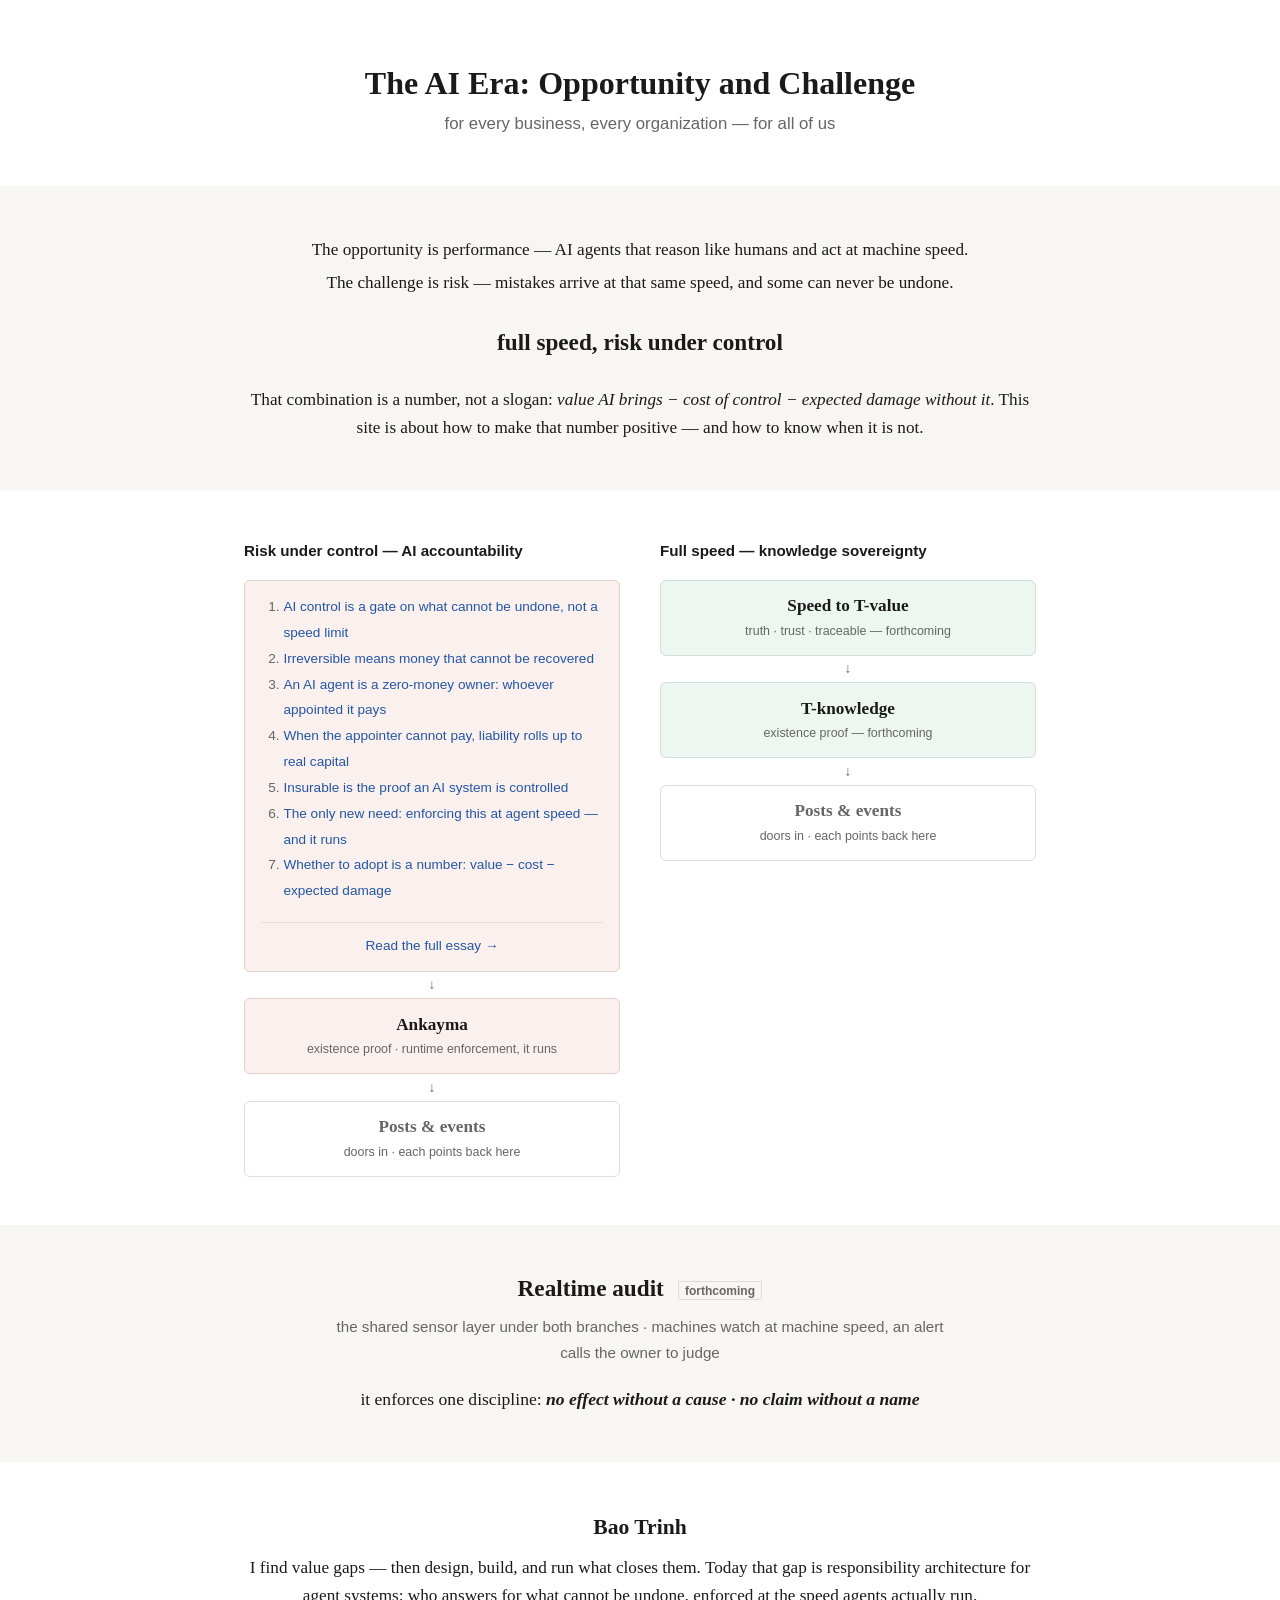
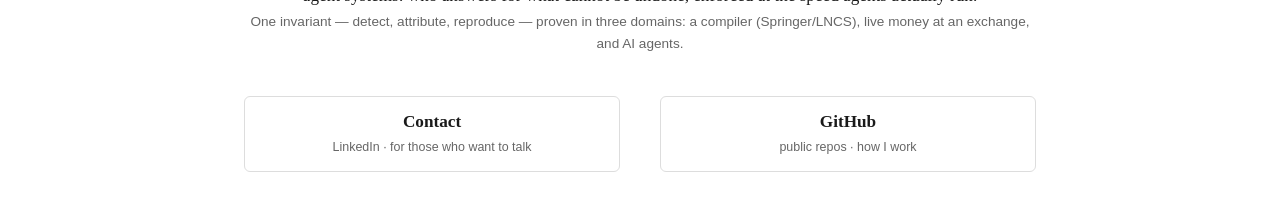
==== index.html @ 46db57aa "Build baotrinh.com static site Two-branch structure under one paradox: /risk (canonical essay with 7" ====
<!DOCTYPE html>
<html lang="en">
<head>
<meta charset="utf-8">
<meta name="viewport" content="width=device-width, initial-scale=1">
<title>Bao Trinh — AI accountability, knowledge sovereignty, runtime audit</title>
<meta name="description" content="AI accountability and knowledge sovereignty: essays on who answers for what cannot be undone, and on knowledge that can be trusted — with running implementations, proven on live money at an exchange.">
<link rel="stylesheet" href="assets/style.css">
</head>
<body>

<main>

<section class="band band-hero">
  <div class="container">
    <div class="map-root">
      <h1 class="hero-title">The AI Era: Opportunity and Challenge</h1>
      <p class="hero-for">for every business, every organization — for all of us</p>
    </div>
  </div>
</section>

<section class="band band-alt">
  <div class="container">
    <div class="map-root">
      <p class="hero-pair">The opportunity is performance — AI agents that reason like humans and act at machine speed.<br>
      The challenge is risk — mistakes arrive at that same speed, and some can never be undone.</p>
      <p class="hero-motto">full speed, risk under control</p>
      <p>That combination is a number, not a slogan:
      <em>value AI brings &minus; cost of control &minus; expected damage without it</em>.
      This site is about how to make that number positive — and how to know
      when it is not.</p>
    </div>
  </div>
</section>

<section class="band">
  <div class="container">
    <div class="map-branches">

      <section class="branch branch-risk">
        <h2 class="branch-title">Risk under control — AI accountability</h2>
        <div class="card card-essay">
          <ol class="card-chain">
            <li><a href="risk/#wrong-axis">AI control is a gate on what cannot be undone, not a speed limit</a></li>
            <li><a href="risk/#unit-money">Irreversible means money that cannot be recovered</a></li>
            <li><a href="risk/#framework-runs">An AI agent is a zero-money owner: whoever appointed it pays</a></li>
            <li><a href="risk/#principal-broke">When the appointer cannot pay, liability rolls up to real capital</a></li>
            <li><a href="risk/#insurance-test">Insurable is the proof an AI system is controlled</a></li>
            <li><a href="risk/#whats-new">The only new need: enforcing this at agent speed &mdash; and it runs</a></li>
            <li><a href="risk/#the-choice">Whether to adopt is a number: value &minus; cost &minus; expected damage</a></li>
          </ol>
          <a class="read-essay" href="risk/">Read the full essay &rarr;</a>
        </div>
        <div class="card-arrow" aria-hidden="true">&darr;</div>
        <a class="card" href="risk/ankayma/">
          <div class="card-name">Ankayma</div>
          <div class="card-sub">existence proof &middot; runtime enforcement, it runs</div>
        </a>
        <div class="card-arrow" aria-hidden="true">&darr;</div>
        <div class="card card-plain">
          <div class="card-name">Posts &amp; events</div>
          <div class="card-sub">doors in &middot; each points back here</div>
        </div>
      </section>

      <section class="branch branch-speed">
        <h2 class="branch-title">Full speed — knowledge sovereignty</h2>
        <a class="card card-essay" href="speed/">
          <div class="card-name">Speed to T-value</div>
          <div class="card-sub">truth &middot; trust &middot; traceable — forthcoming</div>
        </a>
        <div class="card-arrow" aria-hidden="true">&darr;</div>
        <a class="card" href="speed/">
          <div class="card-name">T-knowledge</div>
          <div class="card-sub">existence proof — forthcoming</div>
        </a>
        <div class="card-arrow" aria-hidden="true">&darr;</div>
        <div class="card card-plain">
          <div class="card-name">Posts &amp; events</div>
          <div class="card-sub">doors in &middot; each points back here</div>
        </div>
      </section>

    </div>
  </div>
</section>

<section class="band band-alt">
  <div class="container">
    <div class="map-layer">
      <div class="card-name">Realtime audit <span class="forthcoming">forthcoming</span></div>
      <div class="card-sub">the shared sensor layer under both branches &middot; machines watch at
      machine speed, an alert calls the owner to judge</div>
      <div class="principle">it enforces one discipline:
      <em>no effect without a cause &middot; no claim without a name</em></div>
    </div>
  </div>
</section>

<section class="band">
  <div class="container">
    <div class="intro">
      <h2 class="intro-name">Bao Trinh</h2>
      <p>I find value gaps — then design, build, and run what closes them.
      Today that gap is responsibility architecture for agent systems:
      who answers for what cannot be undone, enforced at the speed agents
      actually run.</p>
      <p class="proof-line">One invariant — detect, attribute, reproduce —
      proven in three domains: a compiler (Springer/LNCS), live money at an
      exchange, and AI agents.</p>
    </div>
    <div class="map-tail">
      <a class="card" href="https://www.linkedin.com/in/bao-trinh-ngoc-quoc/">
        <div class="card-name">Contact</div>
        <div class="card-sub">LinkedIn &middot; for those who want to talk</div>
      </a>
      <a class="card" href="https://github.com/baotnq">
        <div class="card-name">GitHub</div>
        <div class="card-sub">public repos &middot; how I work</div>
      </a>
    </div>
  </div>
</section>

</main>

</body>
</html>
---- assets/style.css ----
/* baotrinh.com — minimal, text-first */
:root {
  --text: #1a1a1a;
  --muted: #666;
  --rule: #ddd;
  --bg: #ffffff;
  --link: #2456a4;
}

* { box-sizing: border-box; }

body {
  margin: 0;
  background: var(--bg);
  color: var(--text);
  font-family: Georgia, "Times New Roman", serif;
  font-size: 1.075rem;
  line-height: 1.65;
}

.page {
  max-width: 42rem;
  margin: 0 auto;
  padding: 2.5rem 1.25rem 4rem;
}

/* header / nav */
.site-header {
  margin-bottom: 3rem;
  font-family: -apple-system, "Helvetica Neue", Arial, sans-serif;
  font-size: 0.85rem;
  letter-spacing: 0.02em;
  display: flex;
  justify-content: space-between;
  align-items: baseline;
  flex-wrap: wrap;
  gap: 0.5rem;
}
.site-header .brand { color: var(--text); text-decoration: none; font-weight: 600; }
.site-header nav a {
  color: var(--muted);
  text-decoration: none;
  margin-left: 1rem;
}
.site-header nav a:hover { color: var(--text); text-decoration: underline; }

h1 {
  font-size: 1.75rem;
  line-height: 1.25;
  font-weight: 600;
  margin: 0 0 0.5rem;
}
h2 {
  font-size: 1.2rem;
  font-weight: 600;
  margin: 2.5rem 0 0.75rem;
}
.subtitle {
  color: var(--muted);
  font-style: italic;
  margin: 0 0 2rem;
}

a { color: var(--link); }
a:hover { text-decoration-thickness: 2px; }

p { margin: 0 0 1.1rem; }

figure { margin: 2rem 0; }
figure img { max-width: 100%; height: auto; display: block; border: 1px solid var(--rule); }
figcaption {
  font-family: -apple-system, "Helvetica Neue", Arial, sans-serif;
  font-size: 0.8rem;
  color: var(--muted);
  margin-top: 0.5rem;
}

hr {
  border: none;
  border-top: 1px solid var(--rule);
  margin: 3rem 0;
}

/* home — full-bleed bands, subtle alternation */
.container {
  max-width: 52rem;
  margin: 0 auto;
  padding: 0 1.25rem;
}
.container .site-header { padding-top: 2.5rem; }

.band { padding: 3rem 0; }
.band-alt { background: #f7f6f3; }
.band-hero { padding-top: 4rem; }

.intro {
  text-align: center;
  margin: 0 auto 2.5rem;
}
.intro-name { margin: 0 0 0.5rem; font-size: 1.35rem; }
.intro p { margin: 0; }

.map-root {
  text-align: center;
  margin: 0 auto;
}
.map-root p { margin: 0 0 1rem; }
.map-root p:last-child { margin-bottom: 0; }
.hero-title {
  font-size: 2rem;
  line-height: 1.2;
  margin: 0 0 0.5rem;
}
.hero-for {
  font-family: -apple-system, "Helvetica Neue", Arial, sans-serif;
  font-size: 1.05rem;
  color: var(--muted);
  margin: 0;
}
.map-root .hero-pair { line-height: 1.9; }
.map-root .hero-motto {
  font-size: 1.45rem;
  font-weight: 600;
  margin: 1.5rem 0;
}

/* seven-title list inside the essay card */
a.card-name { display: block; text-decoration: none; color: inherit; }
a.card-name:hover { text-decoration: underline; }
.card-chain {
  margin: 0 auto 0.25rem;
  padding: 0;
  list-style: decimal;
  display: inline-block;
  text-align: left;
  font-family: -apple-system, "Helvetica Neue", Arial, sans-serif;
  font-size: 0.85rem;
  line-height: 1.9;
}
.card-chain li { margin-left: 1.4rem; }
.card-chain a { color: var(--link); text-decoration: none; }
.card-chain a:hover { text-decoration: underline; }
.card-chain li::marker { color: var(--muted); }
.proof-line {
  font-family: -apple-system, "Helvetica Neue", Arial, sans-serif;
  font-size: 0.85rem;
  color: var(--muted);
  text-align: center;
  margin: 0.85rem 0 0;
}
.read-essay {
  display: block;
  margin-top: 0.85rem;
  padding-top: 0.75rem;
  border-top: 1px solid rgba(0,0,0,0.08);
  font-family: -apple-system, "Helvetica Neue", Arial, sans-serif;
  font-size: 0.85rem;
  color: var(--link);
  text-decoration: none;
}
.read-essay:hover { text-decoration: underline; }
.map-root-title {
  font-family: -apple-system, "Helvetica Neue", Arial, sans-serif;
  font-size: 0.8rem;
  text-transform: uppercase;
  letter-spacing: 0.08em;
  color: var(--muted);
  margin-bottom: 0.35rem;
}

.map-branches {
  display: grid;
  grid-template-columns: 1fr 1fr;
  gap: 2.5rem;
}
.branch-title {
  font-family: -apple-system, "Helvetica Neue", Arial, sans-serif;
  font-size: 0.95rem;
  font-weight: 600;
  margin: 0 0 1rem;
}

.card {
  display: block;
  border: 1px solid var(--rule);
  border-radius: 6px;
  padding: 0.85rem 1rem;
  text-align: center;
  text-decoration: none;
  color: var(--text);
}
a.card:hover .card-name { text-decoration: underline; }
.card-name { font-weight: 600; line-height: 1.35; }
.card-sub {
  font-family: -apple-system, "Helvetica Neue", Arial, sans-serif;
  font-size: 0.78rem;
  color: var(--muted);
  margin-top: 0.2rem;
}
.card-plain { background: none; }
.card-arrow {
  text-align: center;
  color: var(--muted);
  font-size: 0.85rem;
  line-height: 1;
  padding: 0.4rem 0;
}

.branch-risk .card-essay,
.branch-risk a.card:not(.card-plain) {
  background: #faf1ef;
  border-color: #e5cfc9;
}
.branch-speed .card-essay,
.branch-speed a.card:not(.card-plain) {
  background: #eef6f1;
  border-color: #cfe0d5;
}
.card-plain { background: none; border-color: var(--rule); }
.card-plain .card-name { color: var(--muted); font-weight: 600; }

.map-layer {
  text-align: center;
}
.map-layer .card-name { font-size: 1.45rem; }
.map-layer .card-sub {
  font-size: 0.95rem;
  margin-top: 0.6rem;
  line-height: 1.7;
}
.map-layer .card-sub { max-width: 38rem; margin-left: auto; margin-right: auto; }

.map-tail {
  display: grid;
  grid-template-columns: 1fr 1fr;
  gap: 2.5rem;
  margin-top: 0;
}
.map-tail .card-name { color: var(--text); }

.forthcoming {
  font-family: -apple-system, "Helvetica Neue", Arial, sans-serif;
  font-size: 0.75rem;
  color: var(--muted);
  border: 1px solid var(--rule);
  border-radius: 2px;
  padding: 0.1rem 0.4rem;
  margin-left: 0.5rem;
  vertical-align: middle;
  white-space: nowrap;
}
.principle {
  margin: 1.25rem 0 0;
  text-align: center;
  font-size: 1.1rem;
}
.principle em { font-weight: 600; }

/* seven-step chain (home, risk column) */
.chain {
  margin: 0.75rem 0 0;
  padding: 0 0 0 1.5rem;
  font-family: -apple-system, "Helvetica Neue", Arial, sans-serif;
  font-size: 0.82rem;
  line-height: 1.9;
  color: var(--muted);
}
.chain a { color: var(--muted); text-decoration: none; }
.chain a:hover { color: var(--text); text-decoration: underline; }
.branch-risk .chain { margin-bottom: 0.75rem; }

/* table of contents (essay page) */
.toc {
  border: 1px solid var(--rule);
  border-radius: 6px;
  background: #faf9f6;
  padding: 1rem 1.25rem;
  margin: 0 0 2.5rem;
  font-family: -apple-system, "Helvetica Neue", Arial, sans-serif;
  font-size: 0.9rem;
}
.toc-title {
  font-size: 0.78rem;
  text-transform: uppercase;
  letter-spacing: 0.08em;
  color: var(--muted);
  margin-bottom: 0.5rem;
}
.toc ol { margin: 0; padding-left: 1.4rem; line-height: 2; }
.toc a { text-decoration: none; }
.toc a:hover { text-decoration: underline; }

/* essay */
.essay h2 { scroll-margin-top: 1.5rem; }
.byline {
  border-top: 1px solid var(--rule);
  margin-top: 3rem;
  padding-top: 1.25rem;
  font-family: -apple-system, "Helvetica Neue", Arial, sans-serif;
  font-size: 0.85rem;
  color: var(--muted);
}
.byline a { color: var(--muted); }

/* footer */
.site-footer {
  margin-top: 4rem;
  padding-top: 1.25rem;
  border-top: 1px solid var(--rule);
  font-family: -apple-system, "Helvetica Neue", Arial, sans-serif;
  font-size: 0.8rem;
  color: var(--muted);
}
.site-footer a { color: var(--muted); }

@media (max-width: 600px) {
  body { font-size: 1rem; }
  h1 { font-size: 1.5rem; }
  .hero-title { font-size: 1.5rem; }
  .map-branches, .map-tail { grid-template-columns: 1fr; }
  .site-header { flex-direction: column; align-items: flex-start; gap: 0.25rem; }
}
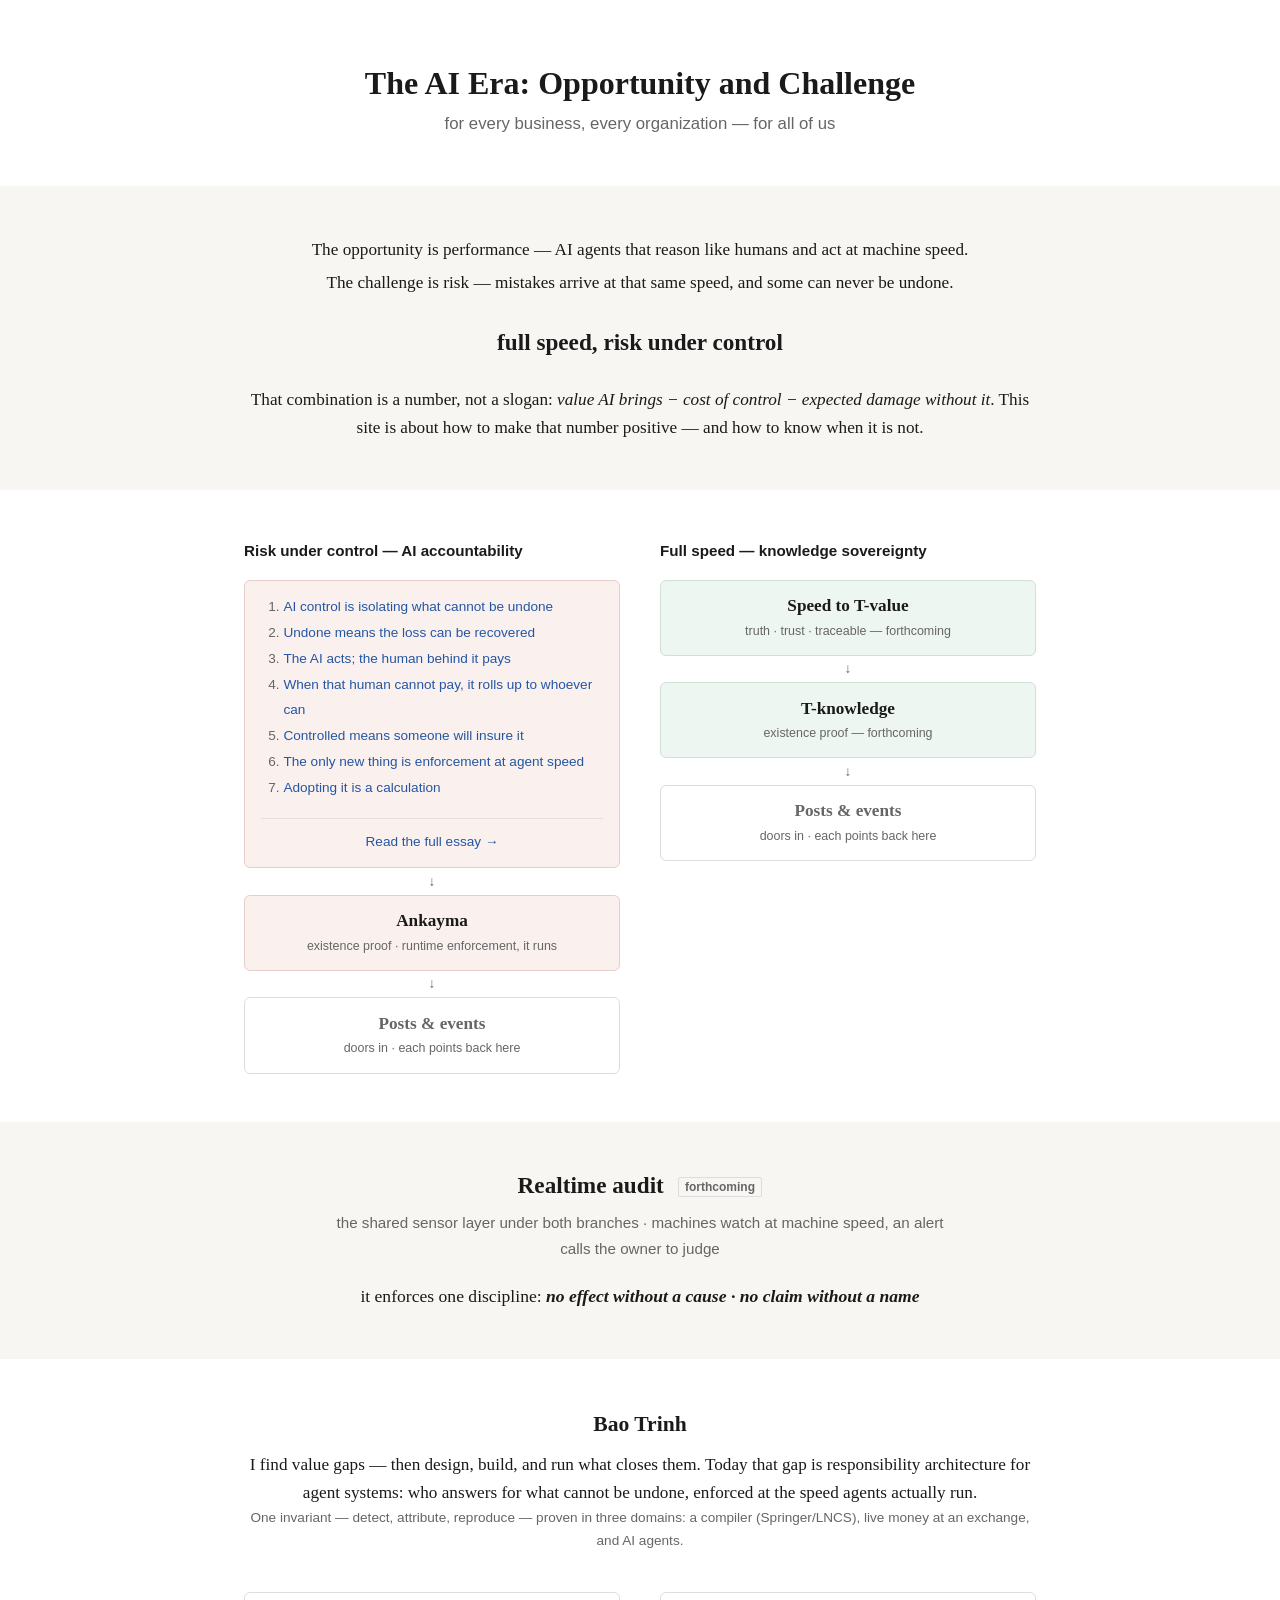
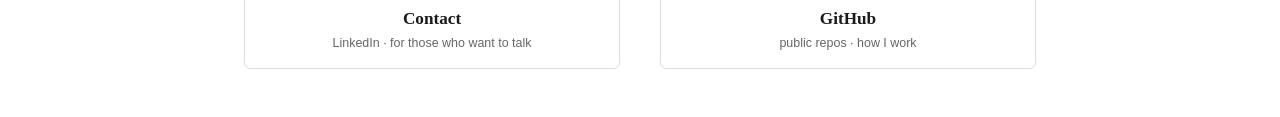
==== commit 618670b9: "Update seven section titles: isolation-first, answer-first phrasing Index card chain gets the short " ====
--- a/index.html
+++ b/index.html
@@ -42,13 +42,13 @@
         <h2 class="branch-title">Risk under control — AI accountability</h2>
         <div class="card card-essay">
           <ol class="card-chain">
-            <li><a href="risk/#wrong-axis">AI control is a gate on what cannot be undone, not a speed limit</a></li>
-            <li><a href="risk/#unit-money">Irreversible means money that cannot be recovered</a></li>
-            <li><a href="risk/#framework-runs">An AI agent is a zero-money owner: whoever appointed it pays</a></li>
-            <li><a href="risk/#principal-broke">When the appointer cannot pay, liability rolls up to real capital</a></li>
-            <li><a href="risk/#insurance-test">Insurable is the proof an AI system is controlled</a></li>
-            <li><a href="risk/#whats-new">The only new need: enforcing this at agent speed &mdash; and it runs</a></li>
-            <li><a href="risk/#the-choice">Whether to adopt is a number: value &minus; cost &minus; expected damage</a></li>
+            <li><a href="risk/#wrong-axis">AI control is isolating what cannot be undone</a></li>
+            <li><a href="risk/#unit-money">Undone means the loss can be recovered</a></li>
+            <li><a href="risk/#framework-runs">The AI acts; the human behind it pays</a></li>
+            <li><a href="risk/#principal-broke">When that human cannot pay, it rolls up to whoever can</a></li>
+            <li><a href="risk/#insurance-test">Controlled means someone will insure it</a></li>
+            <li><a href="risk/#whats-new">The only new thing is enforcement at agent speed</a></li>
+            <li><a href="risk/#the-choice">Adopting it is a calculation</a></li>
           </ol>
           <a class="read-essay" href="risk/">Read the full essay &rarr;</a>
         </div>
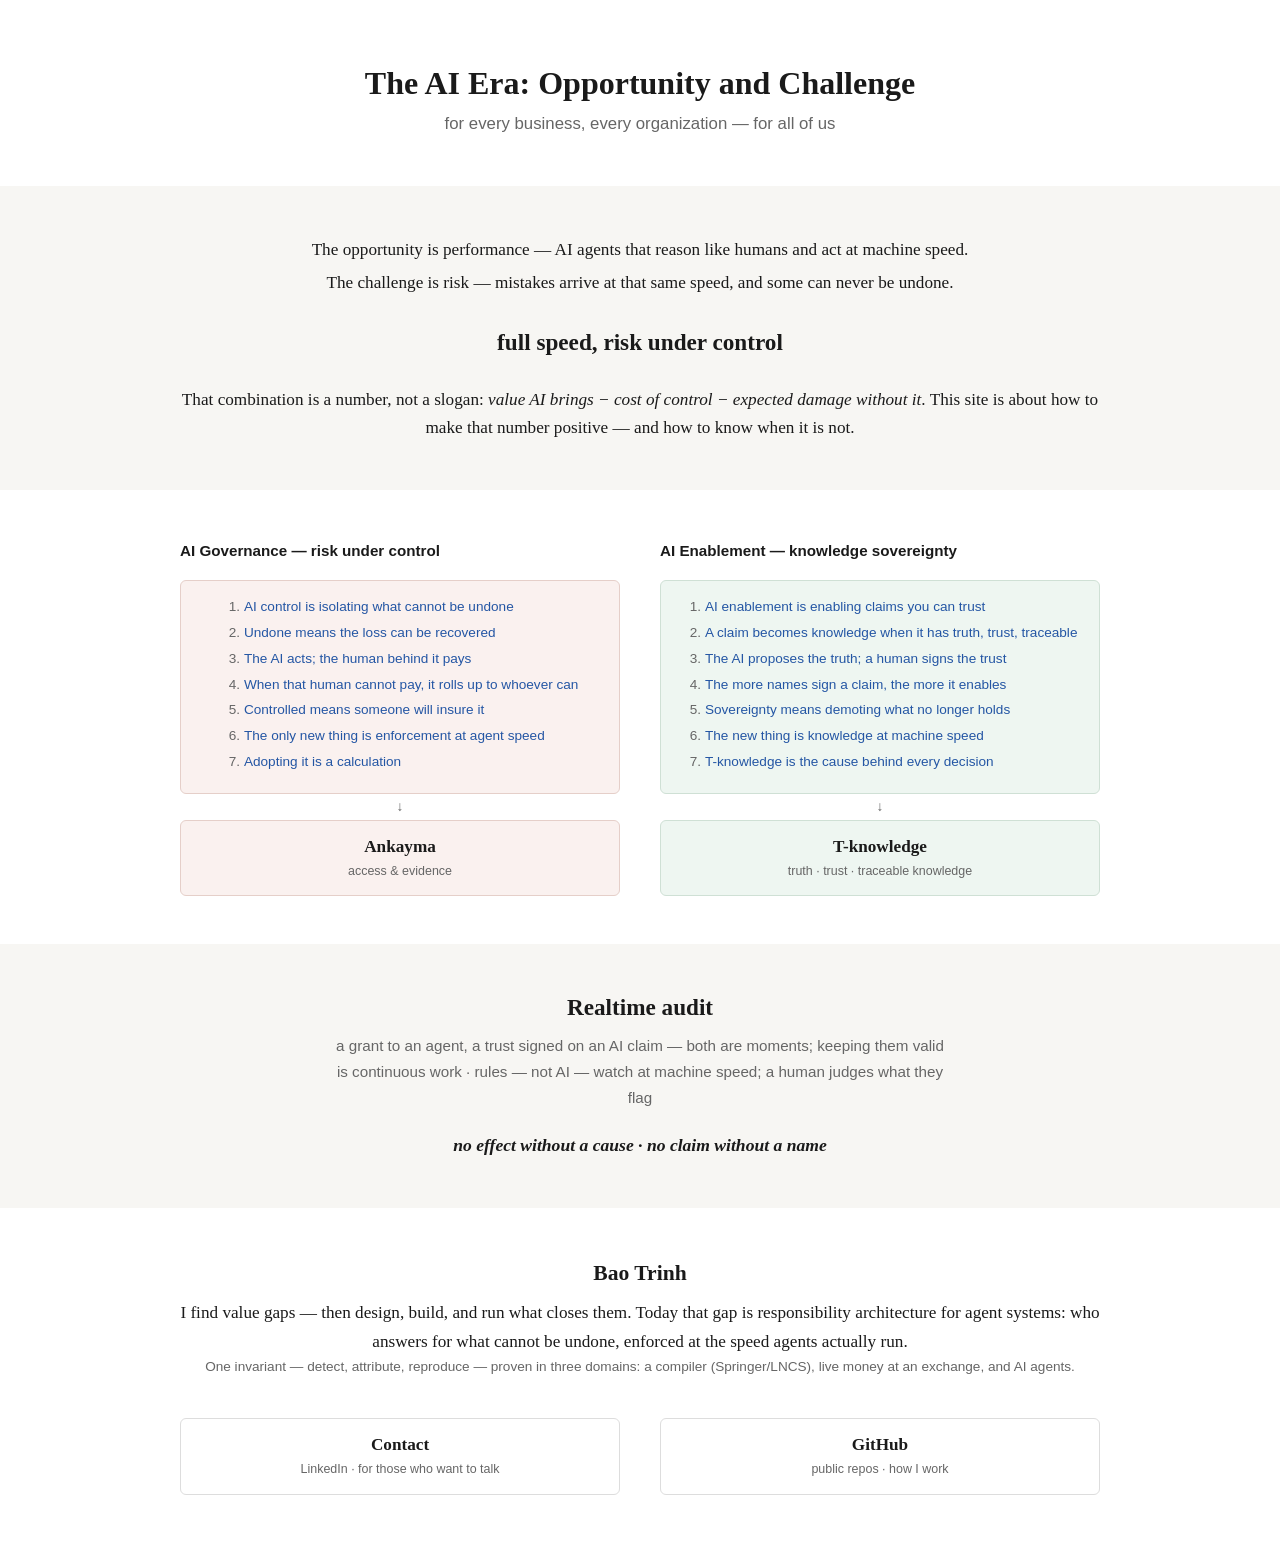
==== commit f5a0daa8: "Rework home map: category columns, anchored speed chain, T-knowledge - Column titles: AI Governance " ====
--- a/index.html
+++ b/index.html
@@ -39,7 +39,7 @@
     <div class="map-branches">
 
       <section class="branch branch-risk">
-        <h2 class="branch-title">Risk under control — AI accountability</h2>
+        <h2 class="branch-title">AI Governance — risk under control</h2>
         <div class="card card-essay">
           <ol class="card-chain">
             <li><a href="risk/#wrong-axis">AI control is isolating what cannot be undone</a></li>
@@ -50,36 +50,32 @@
             <li><a href="risk/#whats-new">The only new thing is enforcement at agent speed</a></li>
             <li><a href="risk/#the-choice">Adopting it is a calculation</a></li>
           </ol>
-          <a class="read-essay" href="risk/">Read the full essay &rarr;</a>
         </div>
         <div class="card-arrow" aria-hidden="true">&darr;</div>
         <a class="card" href="risk/ankayma/">
           <div class="card-name">Ankayma</div>
-          <div class="card-sub">existence proof &middot; runtime enforcement, it runs</div>
+          <div class="card-sub">access &amp; evidence</div>
         </a>
-        <div class="card-arrow" aria-hidden="true">&darr;</div>
-        <div class="card card-plain">
-          <div class="card-name">Posts &amp; events</div>
-          <div class="card-sub">doors in &middot; each points back here</div>
-        </div>
       </section>
 
       <section class="branch branch-speed">
-        <h2 class="branch-title">Full speed — knowledge sovereignty</h2>
-        <a class="card card-essay" href="speed/">
-          <div class="card-name">Speed to T-value</div>
-          <div class="card-sub">truth &middot; trust &middot; traceable — forthcoming</div>
-        </a>
+        <h2 class="branch-title">AI Enablement — knowledge sovereignty</h2>
+        <div class="card card-essay">
+          <ol class="card-chain">
+            <li><a href="speed/#enabling-trust">AI enablement is enabling claims you can trust</a></li>
+            <li><a href="speed/#three-t">A claim becomes knowledge when it has truth, trust, traceable</a></li>
+            <li><a href="speed/#propose-and-sign">The AI proposes the truth; a human signs the trust</a></li>
+            <li><a href="speed/#trust-compounds">The more names sign a claim, the more it enables</a></li>
+            <li><a href="speed/#demote">Sovereignty means demoting what no longer holds</a></li>
+            <li><a href="speed/#machine-speed">The new thing is knowledge at machine speed</a></li>
+            <li><a href="speed/#cause-of-decisions">T-knowledge is the cause behind every decision</a></li>
+          </ol>
+        </div>
         <div class="card-arrow" aria-hidden="true">&darr;</div>
         <a class="card" href="speed/">
           <div class="card-name">T-knowledge</div>
-          <div class="card-sub">existence proof — forthcoming</div>
+          <div class="card-sub">truth &middot; trust &middot; traceable knowledge</div>
         </a>
-        <div class="card-arrow" aria-hidden="true">&darr;</div>
-        <div class="card card-plain">
-          <div class="card-name">Posts &amp; events</div>
-          <div class="card-sub">doors in &middot; each points back here</div>
-        </div>
       </section>
 
     </div>
@@ -89,11 +85,11 @@
 <section class="band band-alt">
   <div class="container">
     <div class="map-layer">
-      <div class="card-name">Realtime audit <span class="forthcoming">forthcoming</span></div>
-      <div class="card-sub">the shared sensor layer under both branches &middot; machines watch at
-      machine speed, an alert calls the owner to judge</div>
-      <div class="principle">it enforces one discipline:
-      <em>no effect without a cause &middot; no claim without a name</em></div>
+      <div class="card-name">Realtime audit</div>
+      <div class="card-sub">a grant to an agent, a trust signed on an AI claim &mdash; both are
+      moments; keeping them valid is continuous work &middot; rules &mdash; not AI &mdash; watch
+      at machine speed; a human judges what they flag</div>
+      <div class="principle"><em>no effect without a cause &middot; no claim without a name</em></div>
     </div>
   </div>
 </section>
--- a/assets/style.css
+++ b/assets/style.css
@@ -83,7 +83,7 @@
 
 /* home — full-bleed bands, subtle alternation */
 .container {
-  max-width: 52rem;
+  max-width: 60rem;
   margin: 0 auto;
   padding: 0 1.25rem;
 }
@@ -173,6 +173,8 @@
   grid-template-columns: 1fr 1fr;
   gap: 2.5rem;
 }
+.branch { display: flex; flex-direction: column; }
+.branch .card-essay { flex: 1; }
 .branch-title {
   font-family: -apple-system, "Helvetica Neue", Arial, sans-serif;
   font-size: 0.95rem;
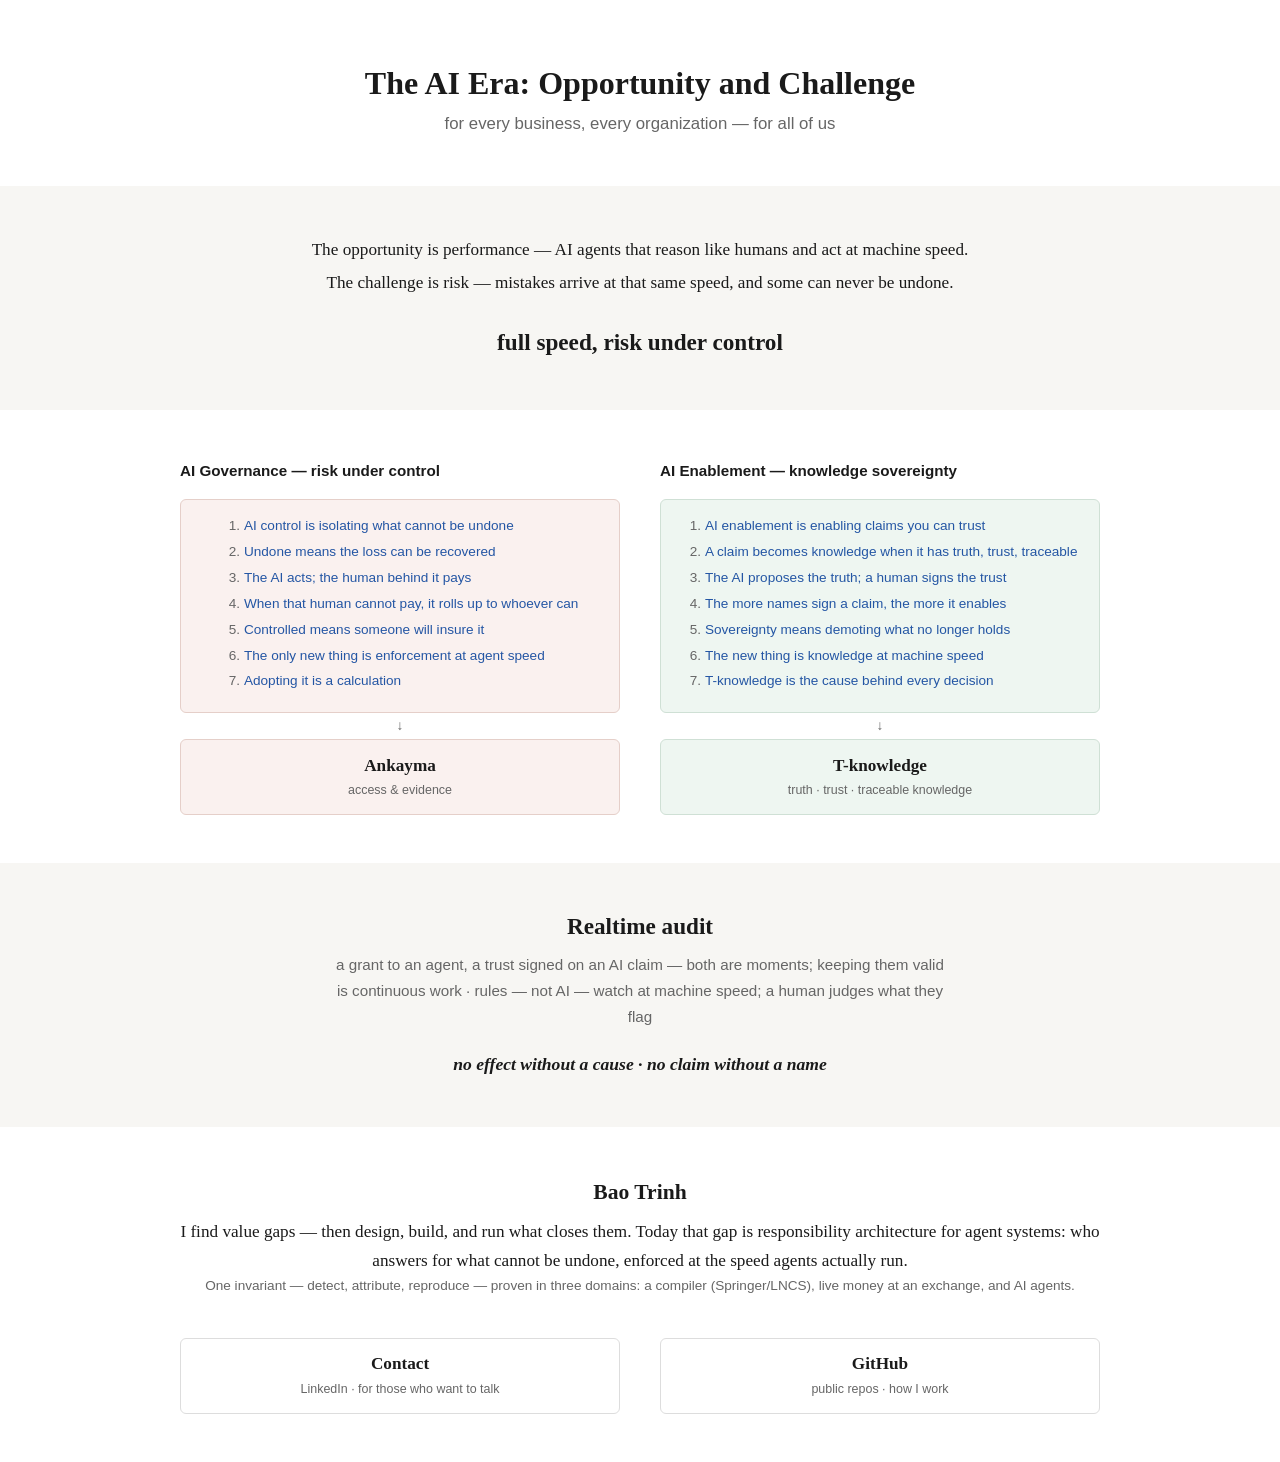
==== commit 84644211: "Trim hero: drop the formula paragraph" ====
--- a/index.html
+++ b/index.html
@@ -26,10 +26,6 @@
       <p class="hero-pair">The opportunity is performance — AI agents that reason like humans and act at machine speed.<br>
       The challenge is risk — mistakes arrive at that same speed, and some can never be undone.</p>
       <p class="hero-motto">full speed, risk under control</p>
-      <p>That combination is a number, not a slogan:
-      <em>value AI brings &minus; cost of control &minus; expected damage without it</em>.
-      This site is about how to make that number positive — and how to know
-      when it is not.</p>
     </div>
   </div>
 </section>
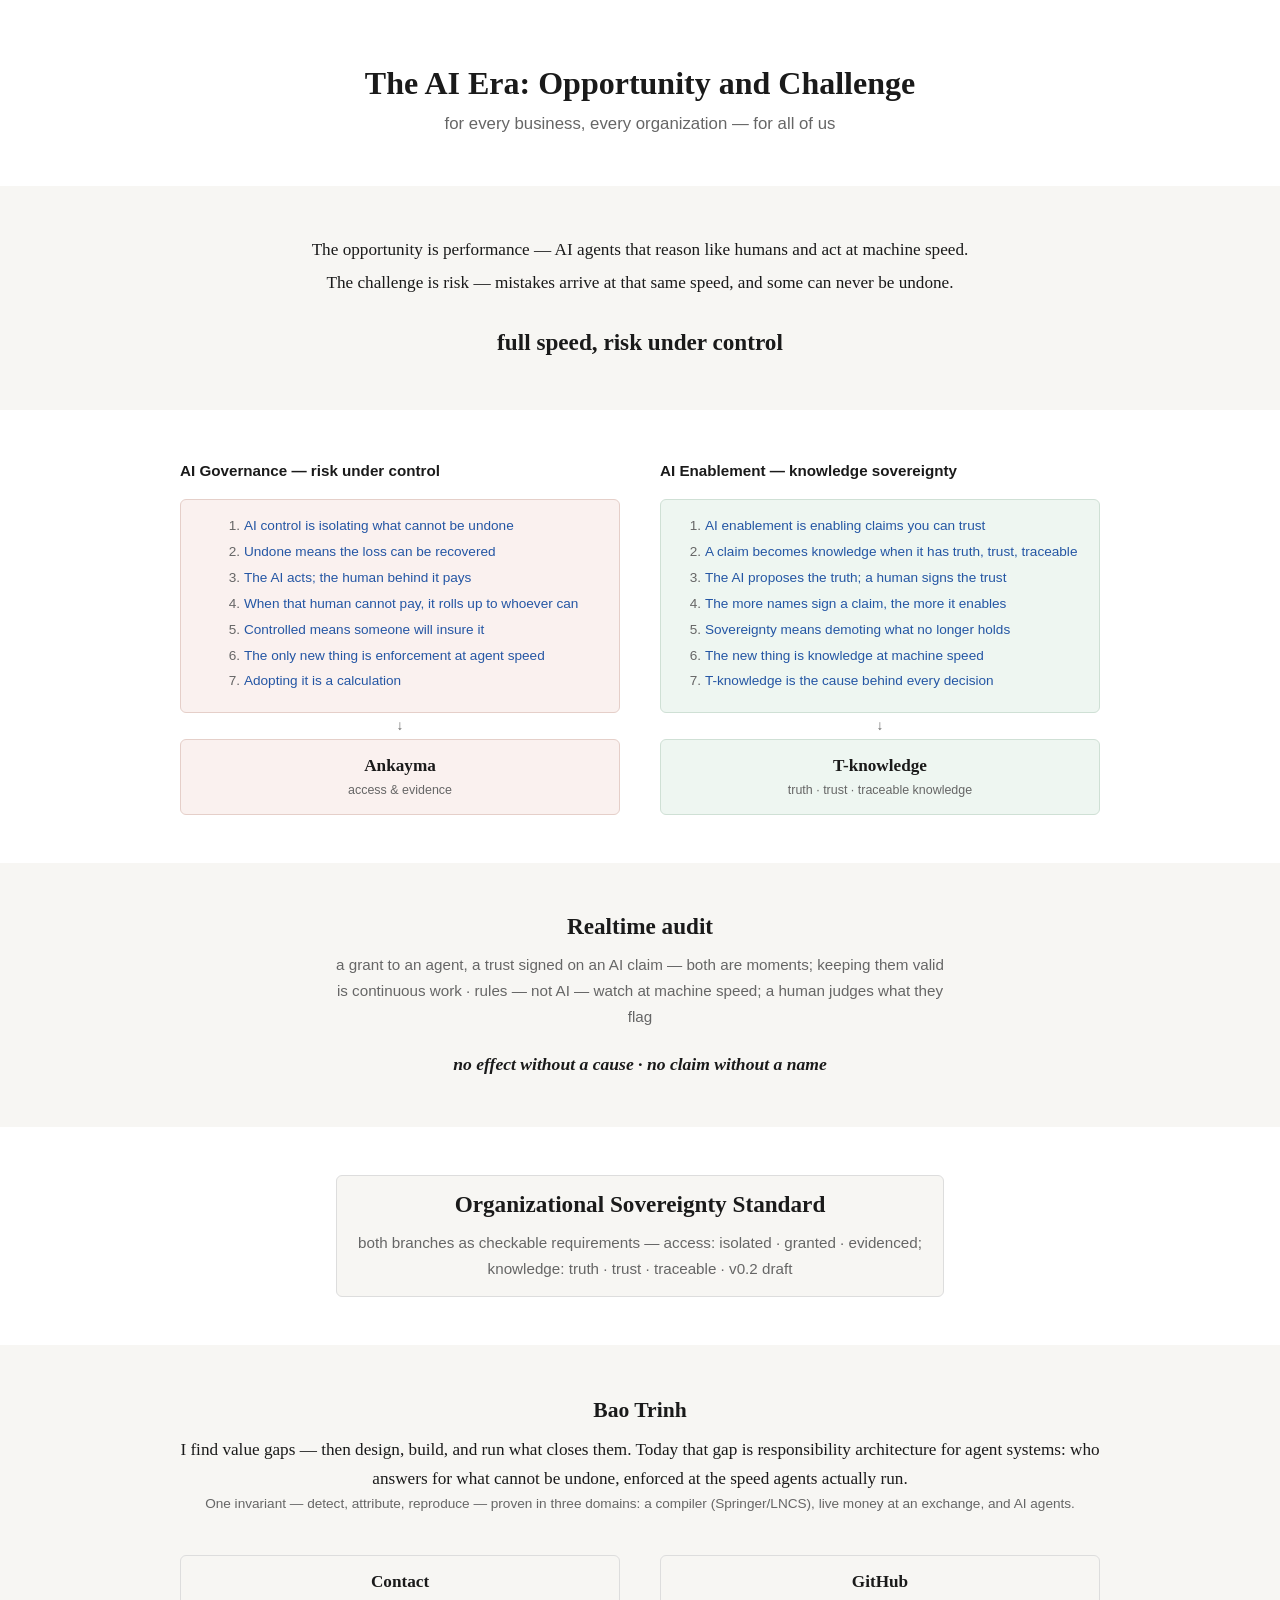
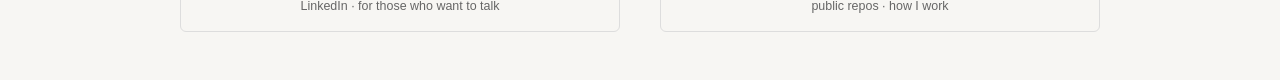
==== commit 1ebf394c: "Add /standard/: OrgSov v0.2 draft Full text of the Organizational Sovereignty Standard with clause a" ====
--- a/index.html
+++ b/index.html
@@ -92,6 +92,18 @@
 
 <section class="band">
   <div class="container">
+    <div class="map-layer">
+      <a class="card card-standard" href="standard/">
+        <div class="card-name">Organizational Sovereignty Standard</div>
+        <div class="card-sub">both branches as checkable requirements &mdash; access: isolated &middot;
+        granted &middot; evidenced; knowledge: truth &middot; trust &middot; traceable &middot; v0.2 draft</div>
+      </a>
+    </div>
+  </div>
+</section>
+
+<section class="band band-alt">
+  <div class="container">
     <div class="intro">
       <h2 class="intro-name">Bao Trinh</h2>
       <p>I find value gaps — then design, build, and run what closes them.
--- a/assets/style.css
+++ b/assets/style.css
@@ -322,3 +322,45 @@
   .map-branches, .map-tail { grid-template-columns: 1fr; }
   .site-header { flex-direction: column; align-items: flex-start; gap: 0.25rem; }
 }
+
+/* standard page — long tables, clause anchors */
+.page-wide { max-width: 50rem; }
+.standard h3 { font-size: 1.02rem; font-weight: 600; margin: 2rem 0 0.6rem; scroll-margin-top: 1.5rem; }
+.standard li { margin-bottom: 0.4rem; scroll-margin-top: 1.5rem; }
+.standard li:target, .standard h3:target, .standard h2:target { background: #fff6d6; }
+.standard code {
+  font-family: ui-monospace, Menlo, Consolas, monospace;
+  font-size: 0.82em;
+  background: #f3f2ee;
+  padding: 0.05rem 0.3rem;
+  border-radius: 3px;
+}
+.table-wrap { overflow-x: auto; margin: 0 0 1.5rem; }
+.standard table {
+  border-collapse: collapse;
+  width: 100%;
+  font-family: -apple-system, "Helvetica Neue", Arial, sans-serif;
+  font-size: 0.82rem;
+  line-height: 1.5;
+}
+.standard th, .standard td {
+  border-top: 1px solid var(--rule);
+  padding: 0.5rem 0.6rem 0.5rem 0;
+  text-align: left;
+  vertical-align: top;
+}
+.standard th { font-weight: 600; color: var(--muted); border-top: none; border-bottom: 1px solid var(--rule); }
+.std-source {
+  font-family: -apple-system, "Helvetica Neue", Arial, sans-serif;
+  font-size: 0.85rem;
+  color: var(--muted);
+  border-left: 3px solid var(--rule);
+  padding-left: 0.85rem;
+}
+.std-ref {
+  font-family: -apple-system, "Helvetica Neue", Arial, sans-serif;
+  font-size: 0.78rem;
+  color: var(--muted);
+}
+.std-ref a { color: var(--muted); }
+.card-standard { max-width: 38rem; margin: 0 auto; background: #f7f6f3; }
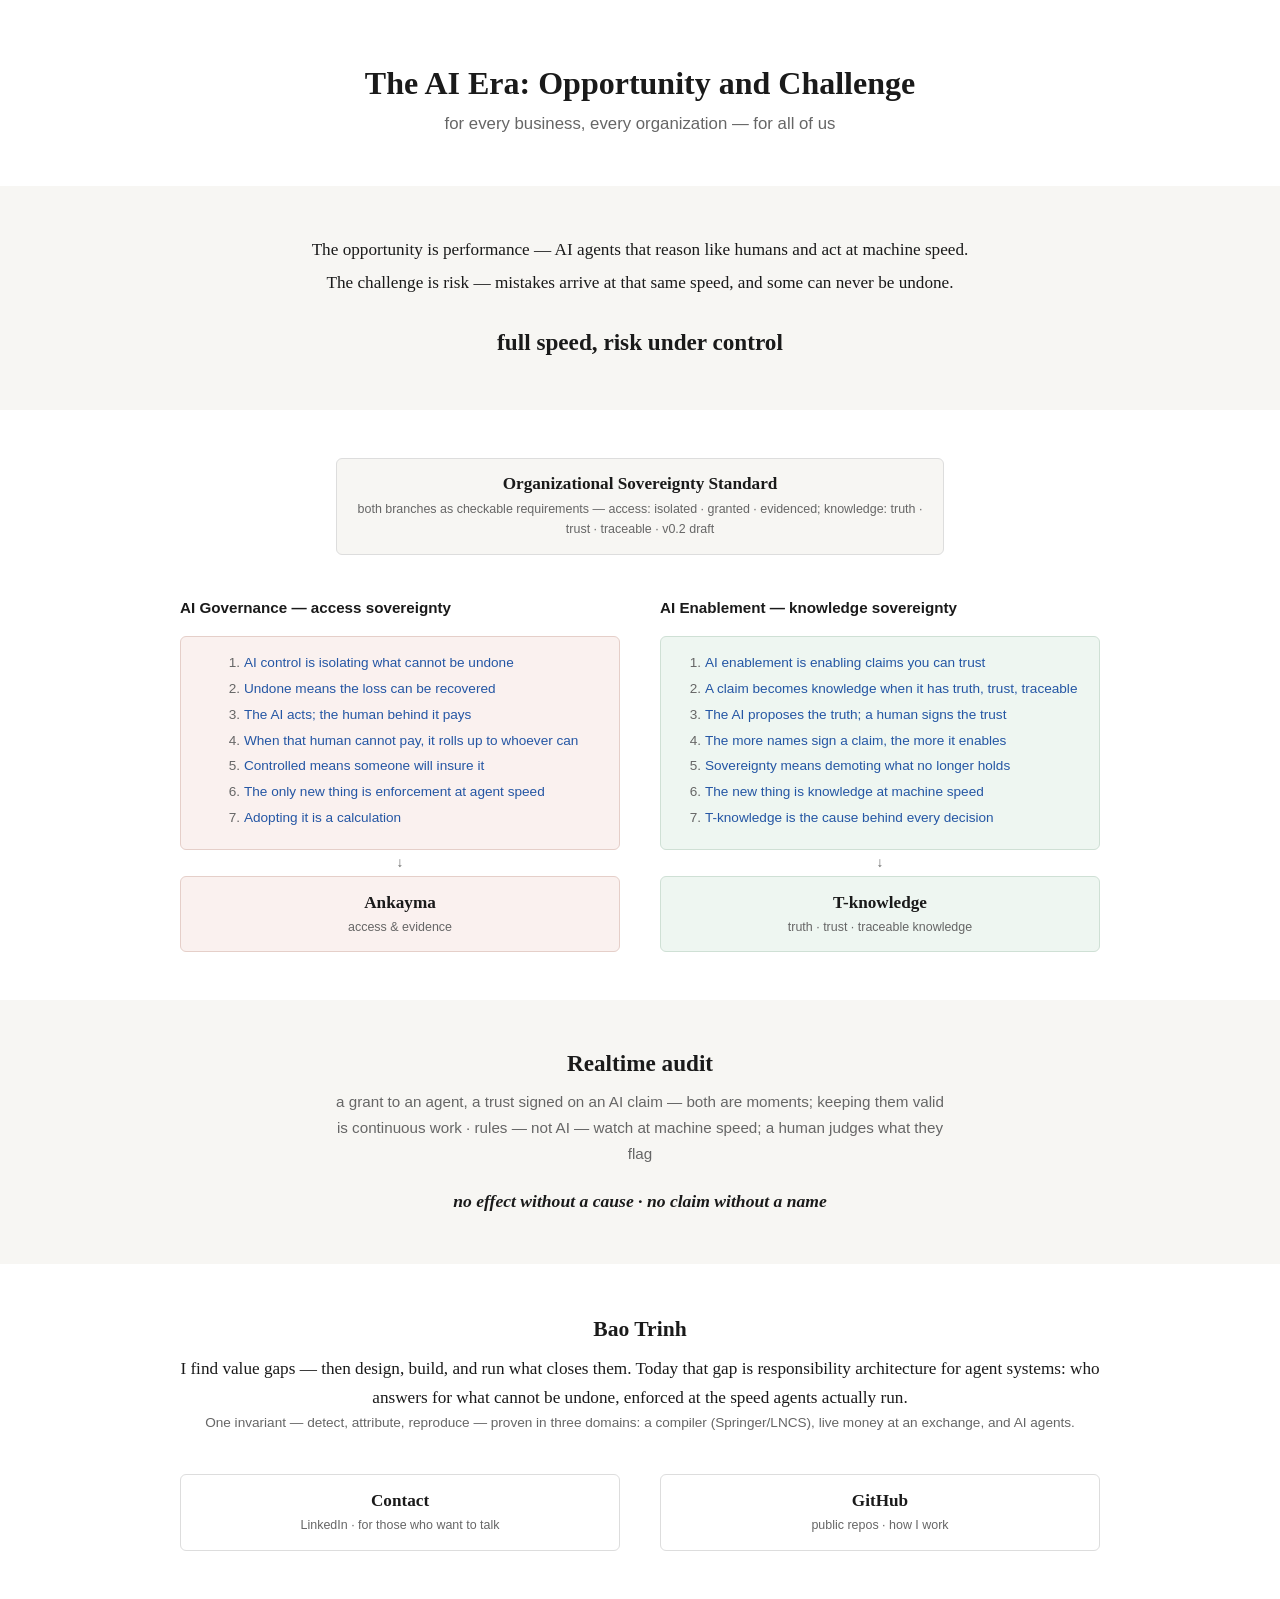
==== commit 3ee6e510: "Home: standard above both branches; rename risk branch The OrgSov card now sits under the hero, abov" ====
--- a/index.html
+++ b/index.html
@@ -32,10 +32,17 @@
 
 <section class="band">
   <div class="container">
+    <div class="map-standard">
+      <a class="card card-standard" href="standard/">
+        <div class="card-name">Organizational Sovereignty Standard</div>
+        <div class="card-sub">both branches as checkable requirements &mdash; access: isolated &middot;
+        granted &middot; evidenced; knowledge: truth &middot; trust &middot; traceable &middot; v0.2 draft</div>
+      </a>
+    </div>
     <div class="map-branches">
 
       <section class="branch branch-risk">
-        <h2 class="branch-title">AI Governance — risk under control</h2>
+        <h2 class="branch-title">AI Governance — access sovereignty</h2>
         <div class="card card-essay">
           <ol class="card-chain">
             <li><a href="risk/#wrong-axis">AI control is isolating what cannot be undone</a></li>
@@ -92,18 +99,6 @@
 
 <section class="band">
   <div class="container">
-    <div class="map-layer">
-      <a class="card card-standard" href="standard/">
-        <div class="card-name">Organizational Sovereignty Standard</div>
-        <div class="card-sub">both branches as checkable requirements &mdash; access: isolated &middot;
-        granted &middot; evidenced; knowledge: truth &middot; trust &middot; traceable &middot; v0.2 draft</div>
-      </a>
-    </div>
-  </div>
-</section>
-
-<section class="band band-alt">
-  <div class="container">
     <div class="intro">
       <h2 class="intro-name">Bao Trinh</h2>
       <p>I find value gaps — then design, build, and run what closes them.
--- a/assets/style.css
+++ b/assets/style.css
@@ -363,4 +363,5 @@
   color: var(--muted);
 }
 .std-ref a { color: var(--muted); }
+.map-standard { margin: 0 0 2.5rem; }
 .card-standard { max-width: 38rem; margin: 0 auto; background: #f7f6f3; }
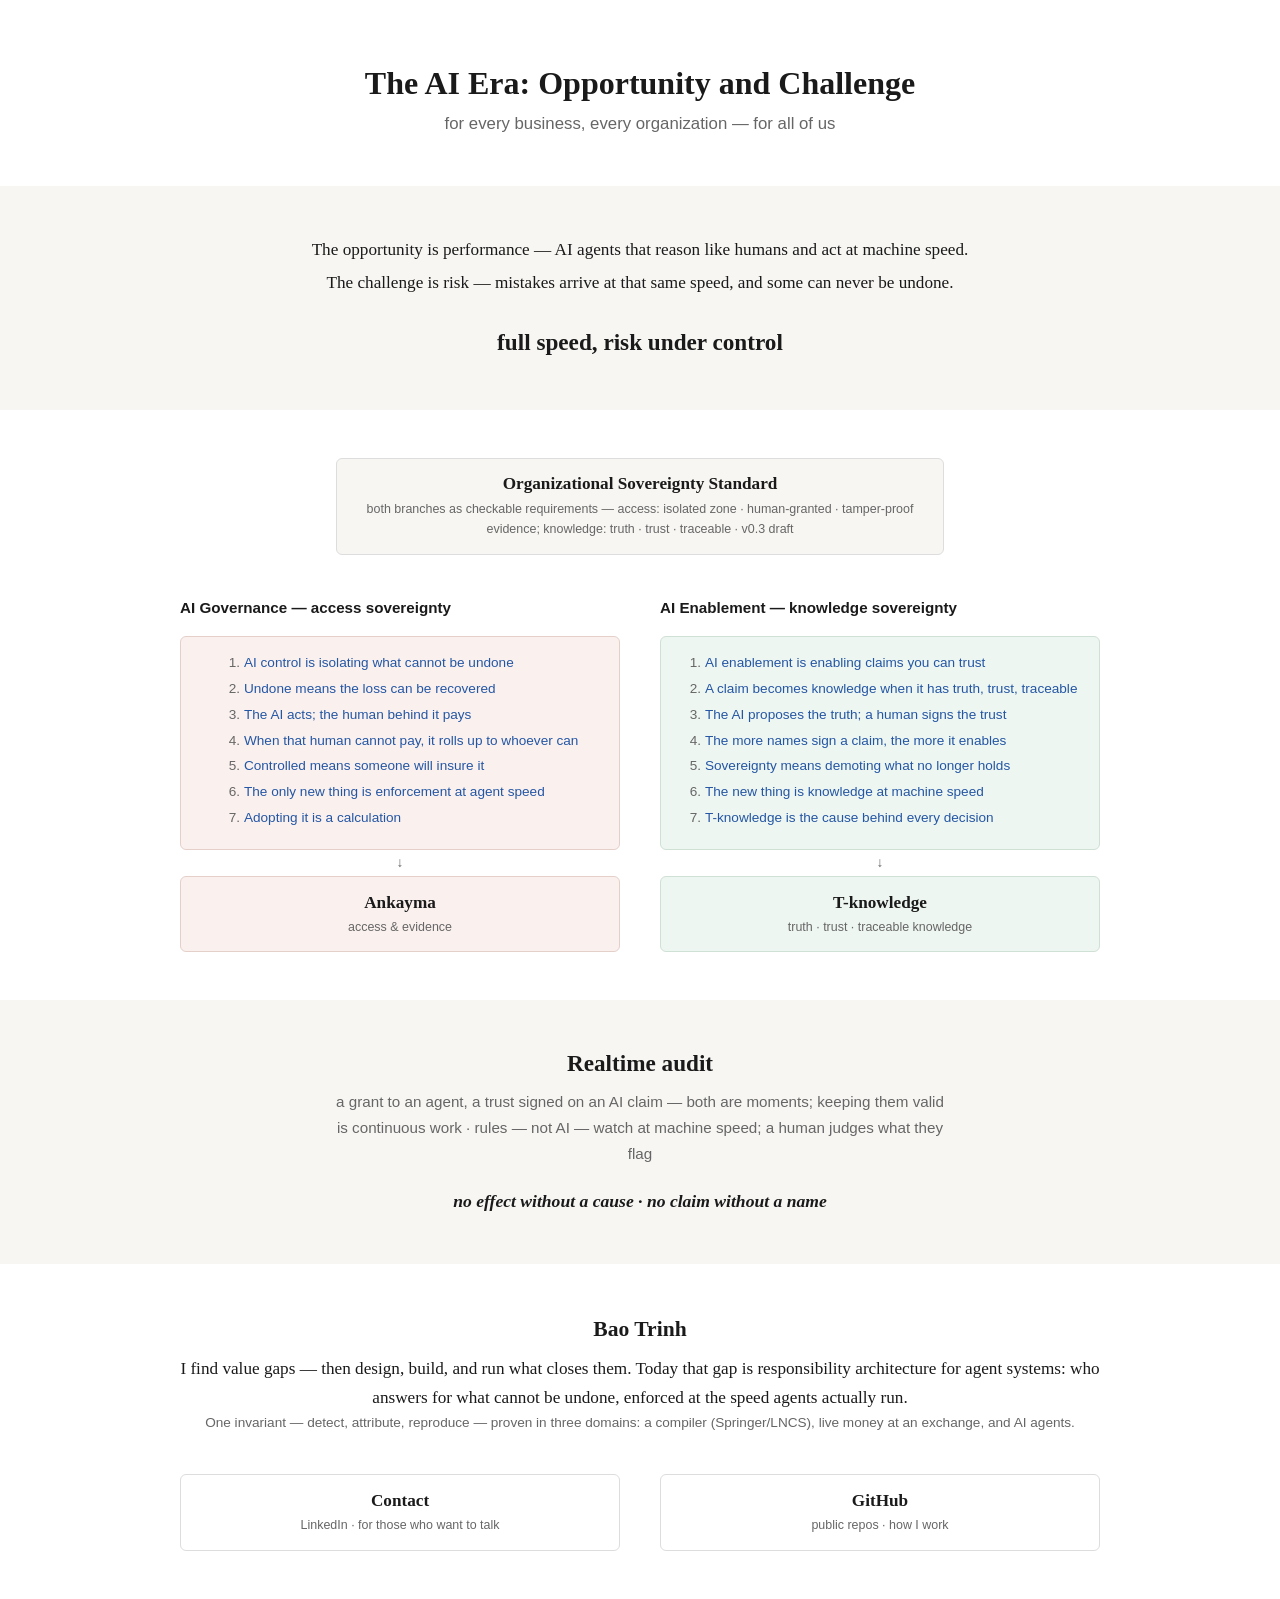
==== commit 7f6852a0: "Standard: v0.3 draft /standard/ re-rendered from OrgSov v0.3; home card, profile README and risk ess" ====
--- a/index.html
+++ b/index.html
@@ -35,8 +35,8 @@
     <div class="map-standard">
       <a class="card card-standard" href="standard/">
         <div class="card-name">Organizational Sovereignty Standard</div>
-        <div class="card-sub">both branches as checkable requirements &mdash; access: isolated &middot;
-        granted &middot; evidenced; knowledge: truth &middot; trust &middot; traceable &middot; v0.2 draft</div>
+        <div class="card-sub">both branches as checkable requirements &mdash; access: isolated zone &middot;
+        human-granted &middot; tamper-proof evidence; knowledge: truth &middot; trust &middot; traceable &middot; v0.3 draft</div>
       </a>
     </div>
     <div class="map-branches">
